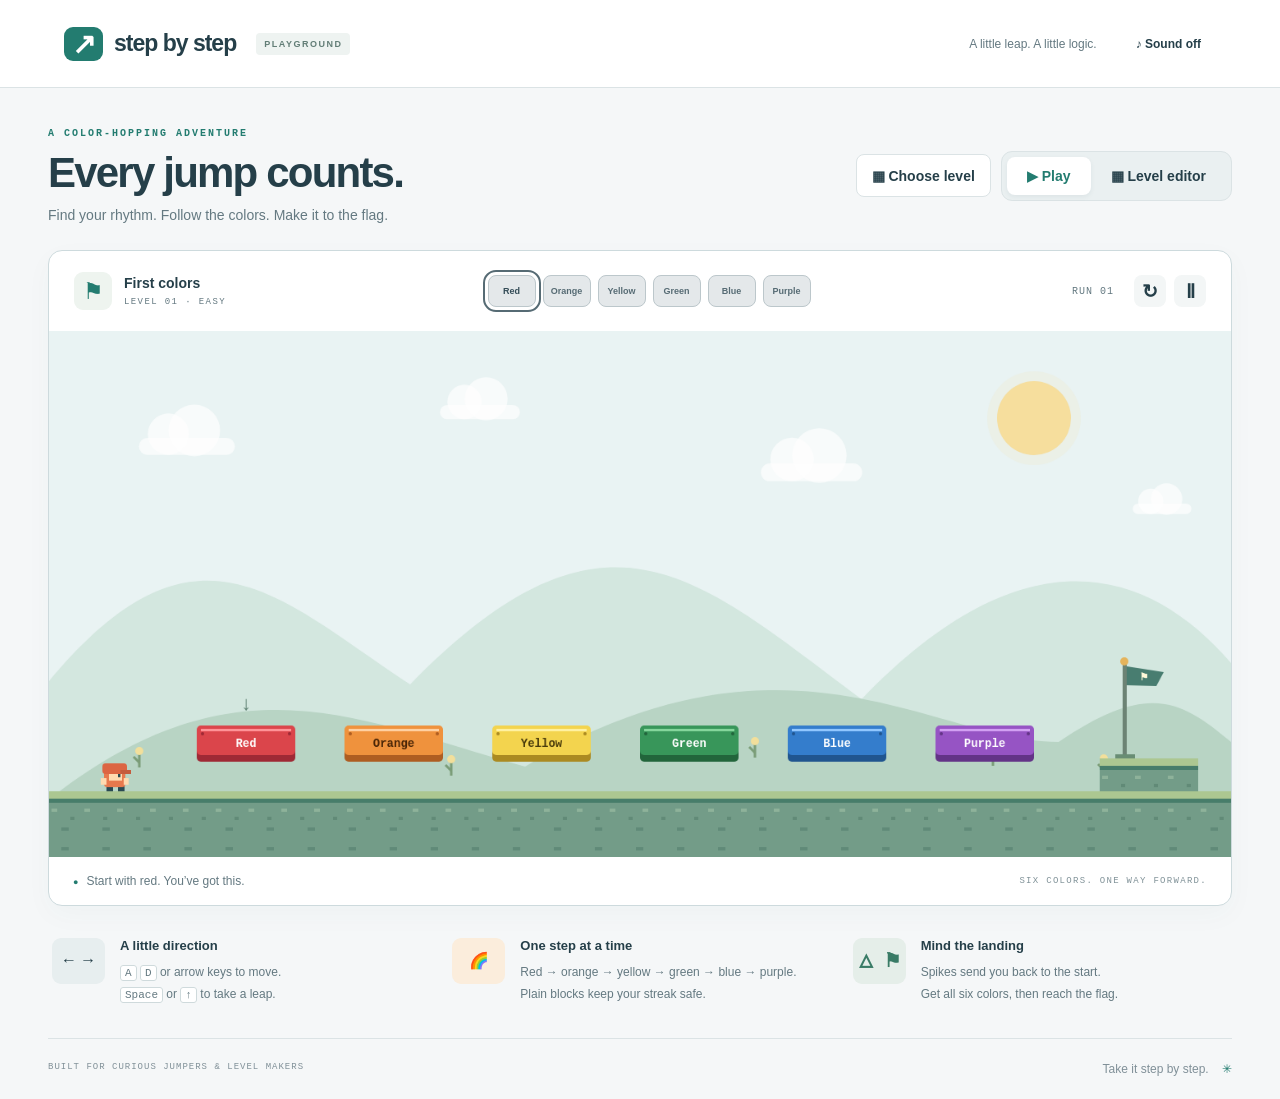
==== index.html @ 9875758c "Initial commit" ====
<!doctype html>
<html lang="en"><head><meta charset="utf-8"><meta name="viewport" content="width=device-width,initial-scale=1"><title>Step by Step — A little platform adventure</title><link rel="stylesheet" href="style.css"></head>
<body><header class="topbar"><a class="brand" href="./"><span class="brand-icon">↗</span> step by step<span class="prototype">PLAYGROUND</span></a><span class="header-note">A little leap. A little logic.</span><button id="sound" class="quiet" aria-pressed="false">♪ Sound off</button></header>
<main><section class="heading"><div><div class="eyebrow">A COLOR-HOPPING ADVENTURE</div><h1>Every jump counts.</h1><p>Find your rhythm. Follow the colors. Make it to the flag.</p></div><div class="heading-actions"><button id="chooseLevels" aria-expanded="false" aria-controls="levelLibrary">▦ Choose level</button><div class="mode-switch" aria-label="Game mode"><button id="playMode" class="active" aria-pressed="true">▶ Play</button><button id="editMode" aria-pressed="false">▦ Level editor</button></div></div></section>
<section id="levelLibrary" class="level-library" hidden aria-labelledby="libraryHeading"><div class="library-heading"><div><div class="eyebrow">TEN TRAILS · EVERY LEVEL UNLOCKED</div><h2 id="libraryHeading">Pick your next adventure.</h2><p>Start easy or skip straight to the summit. The choice is yours.</p></div><button id="closeLibrary">Close</button></div><h3>Built-in trails <span id="completionCount">0 / 10 complete</span></h3><div id="builtinLevels" class="level-grid"></div><div class="custom-heading"><h3>Your extra levels</h3><button id="resumeDraft">✎ Open editor draft</button></div><div id="customLevels" class="level-grid"></div><p id="libraryStatus" role="status" aria-live="polite"></p></section>
<section class="game-card"><div class="game-toolbar"><div class="level-name"><span class="level-icon">⚑</span><div><strong id="levelTitle">The color trail</strong><span id="levelSubtitle">LEVEL 01 · THE MEADOW</span></div></div><div id="sequence" class="sequence" aria-label="Color progress: red, orange, yellow, green, blue, purple"></div><div class="game-actions"><span id="attempt">RUN 01</span><button id="restart" title="Restart (R)" aria-label="Restart level">↻</button><button id="pause" title="Pause (P)" aria-label="Pause game">Ⅱ</button></div></div>
<div class="stage"><canvas id="game" width="1440" height="640" tabindex="0" aria-label="Platform game. Move with arrow keys or A and D. Jump with Space, W or up arrow. In editor use arrow keys to move the cursor and Enter to place."></canvas><canvas id="victoryFx" width="1440" height="640" aria-hidden="true"></canvas><div id="overlay" class="overlay" hidden><div class="overlay-box"><span id="overlayEyebrow">NICE FOOTWORK</span><h2 id="overlayTitle">Six steps. One big win.</h2><p id="overlayText">You followed the trail all the way home.</p><div class="victory-actions"><button id="resume" class="primary">Play again ↗</button><button id="winLevels" hidden>Choose another level</button></div></div></div><div id="editorBadge" class="editor-badge" hidden>EDIT MODE <span>40 px grid · click to place</span></div></div>
<div class="stage-footer"><span id="status" role="status" aria-live="polite">Start with red. You’ve got this.</span><span id="stageHint">SIX COLORS. ONE WAY FORWARD.</span></div></section>
<section id="editor" class="editor" hidden><div class="editor-top"><div><h2>Make your own way.</h2><p>Choose a piece, then click the meadow. Select a piece to move it.</p></div><div class="editor-actions"><button id="undo" disabled>↶ Undo</button><button id="redo" disabled>↷ Redo</button><button id="testLevel" class="primary">▶ Test level</button></div></div><div class="save-level-row"><div class="name-field"><label for="levelName">Level name</label><input id="levelName" maxlength="40" placeholder="Name your color trail" aria-describedby="saveLevelFeedback"></div><button id="saveAsLevel" class="primary">＋ Save as extra level</button><button id="updateLevel" disabled>Save changes</button><span id="saveLevelFeedback" role="status" aria-live="polite">Save a playable copy to your level library.</span></div><div class="palette" id="palette" aria-label="Editor pieces"></div><div class="editor-bottom"><span id="saveStatus" role="status">Draft saved on this device</span><div><button id="export">↓ Export</button><button id="import">↑ Import</button><input id="importFile" type="file" accept=".json,application/json" hidden><button id="resetLevel">Restore starter</button><button id="clearLevel">Clear level</button></div></div><p id="validation" class="validation" role="status">All six colors are in place. Ready to test.</p></section>
<div class="touch-controls" aria-label="Touch controls"><button data-key="ArrowLeft" aria-label="Move left">←</button><button data-key="ArrowRight" aria-label="Move right">→</button><button data-key="Space" aria-label="Jump">Jump ↑</button></div>
<section class="guide"><div class="guide-item"><span class="guide-icon keys">← →</span><div><h3>A little direction</h3><p><kbd>A</kbd> <kbd>D</kbd> or arrow keys to move.<br><kbd>Space</kbd> or <kbd>↑</kbd> to take a leap.</p></div></div><div class="guide-item"><span class="guide-icon colors" aria-hidden="true">🌈</span><div><h3>One step at a time</h3><p>Red → orange → yellow → green → blue → purple.<br>Plain blocks keep your streak safe.</p></div></div><div class="guide-item"><span class="guide-icon danger">△ ⚑</span><div><h3>Mind the landing</h3><p>Spikes send you back to the start.<br>Get all six colors, then reach the flag.</p></div></div></section><footer><span>BUILT FOR CURIOUS JUMPERS & LEVEL MAKERS</span><span>Take it step by step. <span class="tiny-flower">✳</span></span></footer></main><script src="engine.js"></script><script src="levels.js"></script><script src="victory.js"></script><script src="app.js"></script></body></html>
---- style.css ----
:root{--paper:#f5f7f8;--ink:#253f49;--muted:#647981;--line:#dbe3e5;--teal:#237c70;--orange:#e9834b;--scroll-thumb:#91a9ad;--scroll-track:#eef2f3;--scroll-hover:#617f85;--scroll-active:#253f49}*{box-sizing:border-box}html{scrollbar-color:var(--scroll-thumb) var(--scroll-track);scrollbar-width:thin}::-webkit-scrollbar{width:10px;height:10px}::-webkit-scrollbar-track{background:var(--scroll-track)}::-webkit-scrollbar-thumb{background:var(--scroll-thumb);border:2px solid var(--scroll-track);border-radius:8px}::-webkit-scrollbar-thumb:hover{background:var(--scroll-hover)}::-webkit-scrollbar-thumb:active{background:var(--scroll-active)}body{margin:0;background:var(--paper);color:var(--ink);font-family:"Avenir Next",Avenir,"Segoe UI",sans-serif;font-size:14px}button,a{-webkit-tap-highlight-color:transparent}button{font:inherit;font-weight:600;border:1px solid var(--line);background:white;color:var(--ink);border-radius:8px;padding:10px 15px;cursor:pointer;transition:background .15s,transform .15s}button:hover{background:#edf3f2}button:active{transform:translateY(1px)}button:disabled{opacity:.4;cursor:default;transform:none}button:focus-visible,a:focus-visible,canvas:focus-visible{outline:3px solid #277caa;outline-offset:4px}button.primary{background:var(--teal);border-color:var(--teal);color:white}button.primary:hover{background:#176257}[hidden]{display:none!important}.topbar{height:88px;padding:0 5%;display:flex;align-items:center;gap:24px;border-bottom:1px solid var(--line);background:#fff}.brand{display:flex;align-items:center;gap:11px;color:var(--ink);text-decoration:none;font-size:23px;font-weight:800;letter-spacing:-1px}.brand-icon{background:var(--teal);color:white;border-radius:9px;padding:0 8px;font-size:29px}.prototype{font-size:9px;letter-spacing:1.5px;background:#eef3f1;color:#627d76;padding:6px 8px;border-radius:4px;margin-left:9px}.header-note{color:var(--muted);margin-left:auto;font-size:12px}.quiet{background:transparent;border:0;font-size:12px}main{max-width:1320px;margin:auto;padding:40px 48px 0}.heading{display:flex;align-items:center;justify-content:space-between;margin-bottom:27px;gap:20px}.eyebrow{font:600 10px monospace;letter-spacing:2px;color:var(--teal);margin-bottom:10px}h1{font-size:42px;letter-spacing:-1.8px;line-height:1.15;margin:0 0 10px;font-weight:750}.heading p{color:var(--muted);margin:0;font-size:14px}.mode-switch{display:flex;padding:5px;border:1px solid var(--line);border-radius:11px;background:#eaf0f1;flex-shrink:0}.mode-switch button{border:0;background:transparent;padding:11px 20px}.mode-switch .active{background:white;box-shadow:0 2px 5px #253f4910;color:var(--teal)}.game-card{border:1px solid #cddadd;border-radius:14px;overflow:hidden;background:white;box-shadow:0 9px 28px #2c505908}.game-toolbar{height:80px;display:flex;align-items:center;justify-content:space-between;padding:0 25px;gap:15px}.level-name{display:flex;align-items:center;gap:12px}.level-icon{display:grid;place-items:center;background:#eef4ef;color:var(--teal);height:38px;width:38px;border-radius:9px;font-size:23px}.level-name strong{display:block;font-size:14px}.level-name div>span{display:block;font:9px monospace;letter-spacing:1.4px;color:var(--muted);margin-top:6px}.sequence{display:flex;gap:7px}.sequence span{width:32px;height:32px;display:grid;place-items:center;border:1px solid var(--line);border-radius:8px;font:700 14px monospace;color:#829399}.sequence .next{background:#fff1db;border-color:#dc9b55;color:#9d511d}.sequence .done{background:var(--teal);border-color:var(--teal);color:#fff}.game-actions{display:flex;align-items:center;gap:8px}.game-actions>span{font:10px monospace;letter-spacing:1px;color:var(--muted);margin-right:12px}.game-actions button{padding:0;width:32px;height:32px;font-size:19px;border-color:transparent;background:#f3f6f6}.stage{position:relative;background:#e8f3f6}canvas{display:block;width:100%;height:auto;touch-action:none}.stage-footer{display:flex;justify-content:space-between;align-items:center;min-height:48px;padding:12px 24px;gap:15px;color:var(--muted);font-size:12px}#status:before{content:'●';color:var(--teal);font-size:9px;margin-right:8px}#stageHint{font:9px monospace;letter-spacing:1.3px;color:#809298}.guide{display:grid;grid-template-columns:repeat(3,1fr);gap:25px;padding:32px 4px}.guide-item{display:flex;gap:15px}.guide-icon{flex-shrink:0;width:53px;height:46px;border-radius:9px;display:grid;place-items:center;background:#e7eeef;font:700 16px monospace}.colors{background:#fbeddc;color:#a9642d}.danger{background:#e5eee9;color:#397b66;font-size:22px}h3{font-size:13px;margin:0 0 8px} .guide p{font-size:12px;line-height:1.9;margin:0;color:var(--muted)}kbd{font:11px monospace;border:1px solid #cfdadc;background:#fff;border-radius:3px;padding:1px 4px}footer{border-top:1px solid var(--line);padding:23px 0;display:flex;justify-content:space-between;color:#809098;font:9px monospace;letter-spacing:1px}footer>span:last-child{font:12px "Avenir Next",sans-serif;letter-spacing:0}.tiny-flower{color:var(--teal);margin-left:10px}.editor{margin-top:18px;border:1px solid var(--line);border-radius:12px;background:#fff;padding:22px}.editor-top,.editor-bottom{display:flex;justify-content:space-between;gap:16px;align-items:center}.editor h2{font-size:20px;margin:0 0 6px;letter-spacing:-.5px}.editor p{color:var(--muted);font-size:12px;margin:0}.editor-actions{display:flex;gap:7px}.palette{display:flex;gap:7px;flex-wrap:wrap;margin:20px 0}.palette button{min-width:59px;padding:9px 10px;font-size:12px}.palette .selected{background:#e5f3ee;border-color:var(--teal);box-shadow:inset 0 0 0 1px var(--teal)}.editor-bottom{padding-top:16px;border-top:1px solid var(--line)}.editor-bottom>span{font-size:11px;color:var(--muted)}.editor-bottom button{font-size:11px;padding:8px 10px}.editor .validation{margin-top:15px;line-height:1.6}.editor-badge{position:absolute;top:16px;left:18px;background:#fffef5e8;border:1px solid #d3dfdf;padding:10px 13px;border-radius:7px;font:700 11px monospace;pointer-events:none}.editor-badge span{font-weight:400;color:var(--muted);margin-left:10px}.overlay{position:absolute;inset:0;display:grid;place-items:center;background:#dfeeedb0;backdrop-filter:blur(4px)}.overlay-box{text-align:center;padding:28px;background:#fffef7;border:2px solid #fff;border-radius:15px;box-shadow:0 15px 40px #23594b20;max-width:90%}.overlay-box>span{font:10px monospace;letter-spacing:2px;color:var(--teal)}.overlay h2{font-size:30px;letter-spacing:-1px;margin:12px 0}.overlay p{color:var(--muted);margin-bottom:22px}.touch-controls{display:flex;justify-content:center;gap:12px;margin-top:15px}.touch-controls button{min-width:62px;touch-action:none;user-select:none}.touch-controls button:last-child{margin-left:30px}@media(min-width:900px) and (pointer:fine){.touch-controls{display:none}}@media(max-width:850px){main{padding:26px 20px 0}.topbar{padding:0 22px;height:70px}.header-note,.prototype{display:none}.quiet{margin-left:auto}.heading{align-items:flex-start}h1{font-size:32px}.heading p{max-width:280px;line-height:1.6}.mode-switch button{padding:9px 13px}.game-toolbar{padding:0 15px;height:70px}.sequence{gap:4px}.sequence span{width:26px;height:28px}.game-actions>span{display:none}.guide{gap:14px}.guide-item{display:block}.guide-icon{margin-bottom:12px}.editor-top,.editor-bottom{align-items:flex-start;flex-direction:column}}@media(max-width:540px){main{padding:24px 12px 0}.topbar{padding:0 16px}.brand{font-size:20px}.heading{display:block}.mode-switch{margin-top:20px;width:max-content}.game-toolbar{flex-wrap:wrap;height:auto;min-height:110px;padding:14px;gap:12px}.level-name{flex:1}.sequence{order:3;flex-basis:100%;justify-content:center}.stage-footer{padding:12px;font-size:11px}#stageHint{display:none}.guide{grid-template-columns:1fr;padding:25px 6px}.guide-item{display:flex}.guide-icon{margin:0}.guide p br{display:none}footer{font-size:8px;gap:20px}footer>span{max-width:55%}.overlay-box{padding:15px}.overlay h2{font-size:21px}.overlay p{margin:10px 0;font-size:12px}.overlay-box>span{display:none}}@media(prefers-reduced-motion:reduce){*{transition:none!important}}@media(forced-colors:active){html{scrollbar-color:auto}button{border:1px solid ButtonText}}

/* Shared six-color sequence. Names keep the order readable without color alone. */
.sequence .color-step{width:48px;font:700 9px "Avenir Next",sans-serif;background:var(--swatch);color:var(--swatch-ink);border-color:var(--swatch-edge)}
.sequence .color-step.next{outline:2px solid var(--ink);outline-offset:3px}
.sequence .color-step.done{font-size:18px;background:var(--swatch);color:var(--swatch-ink)}
.palette-swatch{display:inline-block;width:13px;height:13px;border:1px solid #253f4940;border-radius:3px;margin-right:7px;vertical-align:-2px}
@media(min-width:541px) and (max-width:1050px){.game-toolbar{flex-wrap:wrap;height:auto;padding-top:14px;padding-bottom:14px}.sequence{order:3;flex-basis:100%;justify-content:center}}
@media(max-width:540px){.sequence .color-step{width:44px;height:30px;font-size:8px}.sequence{gap:7px}}

/* Level collection and victory state */
.heading-actions{display:flex;align-items:center;gap:10px;flex-wrap:wrap}.heading-actions>button{min-height:43px}
.level-library{background:#fff;border:1px solid var(--line);border-radius:14px;padding:24px;margin-bottom:24px;scroll-margin-top:15px}
.library-heading,.custom-heading{display:flex;justify-content:space-between;align-items:center;gap:16px;margin-bottom:20px}.library-heading h2{margin:0 0 8px;letter-spacing:-.7px;font-size:26px}.library-heading p{margin:0;color:var(--muted);font-size:12px}.level-library h3{margin:22px 0 12px}.level-library h3 span{font-weight:400;color:var(--muted);font-size:11px;margin-left:12px}
.level-grid{display:grid;grid-template-columns:repeat(5,minmax(0,1fr));gap:12px}.level-card{padding:0;overflow:hidden;text-align:left;display:flex;flex-direction:column;white-space:normal}.level-card[aria-pressed=true]{border-color:var(--teal);box-shadow:0 0 0 1px var(--teal)}.level-card canvas{width:100%;height:auto;aspect-ratio:2.25}.level-meta{font:9px monospace;letter-spacing:.2px;padding:12px 12px 5px;color:var(--teal)}.level-card strong{padding:0 12px;font-size:13px;overflow-wrap:anywhere}.level-description{font-weight:400;color:var(--muted);font-size:11px;line-height:1.6;padding:7px 12px 14px}.library-empty{grid-column:1/-1;color:var(--muted);padding:20px;background:#f5f7f8;border-radius:8px;margin:0;font-size:12px}.custom-heading{margin:25px 0 12px}.custom-heading h3{margin:0}#libraryStatus{font-size:12px;color:var(--teal);min-height:16px;margin-bottom:0}
.save-level-row{display:flex;align-items:end;flex-wrap:wrap;gap:10px;margin:20px 0;padding:18px;background:#f4f7f6;border-radius:10px}.name-field{flex:1;min-width:180px}.name-field label{display:block;font-size:11px;font-weight:600;margin-bottom:7px}.name-field input{width:100%;height:40px;background:#fff;border:1px solid var(--line);border-radius:7px;padding:10px;font:inherit;color:var(--ink)}input:focus-visible{outline:3px solid #277caa;outline-offset:2px}.name-field input[aria-invalid=true]{border-color:#a23535}#saveLevelFeedback{flex-basis:100%;font-size:12px;color:var(--muted)}
.sequence .color-step{background:#e4e8ea;border-color:#bcc7cb;color:#566b74}.sequence .color-step.next{background:#e4e8ea;border-color:#bcc7cb;color:#344c57;outline:2px solid #566b74}.sequence .color-step.done{background:var(--swatch);border-color:var(--swatch-edge);color:var(--swatch-ink)}
#victoryFx{position:absolute;inset:0;width:100%;height:100%;pointer-events:none;z-index:3}.overlay{z-index:2}.overlay.victory{background:#e9f3f348;backdrop-filter:none}.overlay.victory .overlay-box{border:3px solid transparent;background:linear-gradient(#fffef7,#fffef7) padding-box,linear-gradient(110deg,#db454b,#ef923d,#f3d44e,#38965a,#347dcc,#9654c4) border-box;box-shadow:0 15px 50px #253f4930}.victory-actions{display:flex;gap:9px;justify-content:center;flex-wrap:wrap}
@media(max-width:1000px){.level-grid{grid-template-columns:repeat(3,minmax(0,1fr))}.heading-actions{justify-content:flex-end}}
@media(max-width:600px){.level-grid{grid-template-columns:repeat(2,minmax(0,1fr))}.level-library{padding:16px}.library-heading{align-items:flex-start}.library-heading h2{font-size:22px}.heading-actions{justify-content:flex-start;margin-top:18px}.heading-actions .mode-switch{margin:0}.save-level-row{padding:12px}.level-meta{font-size:8px}.level-description{font-size:10px}.overlay.victory .overlay-box{padding:12px}.victory-actions button{font-size:11px;padding:8px}.overlay.victory h2{font-size:20px}}
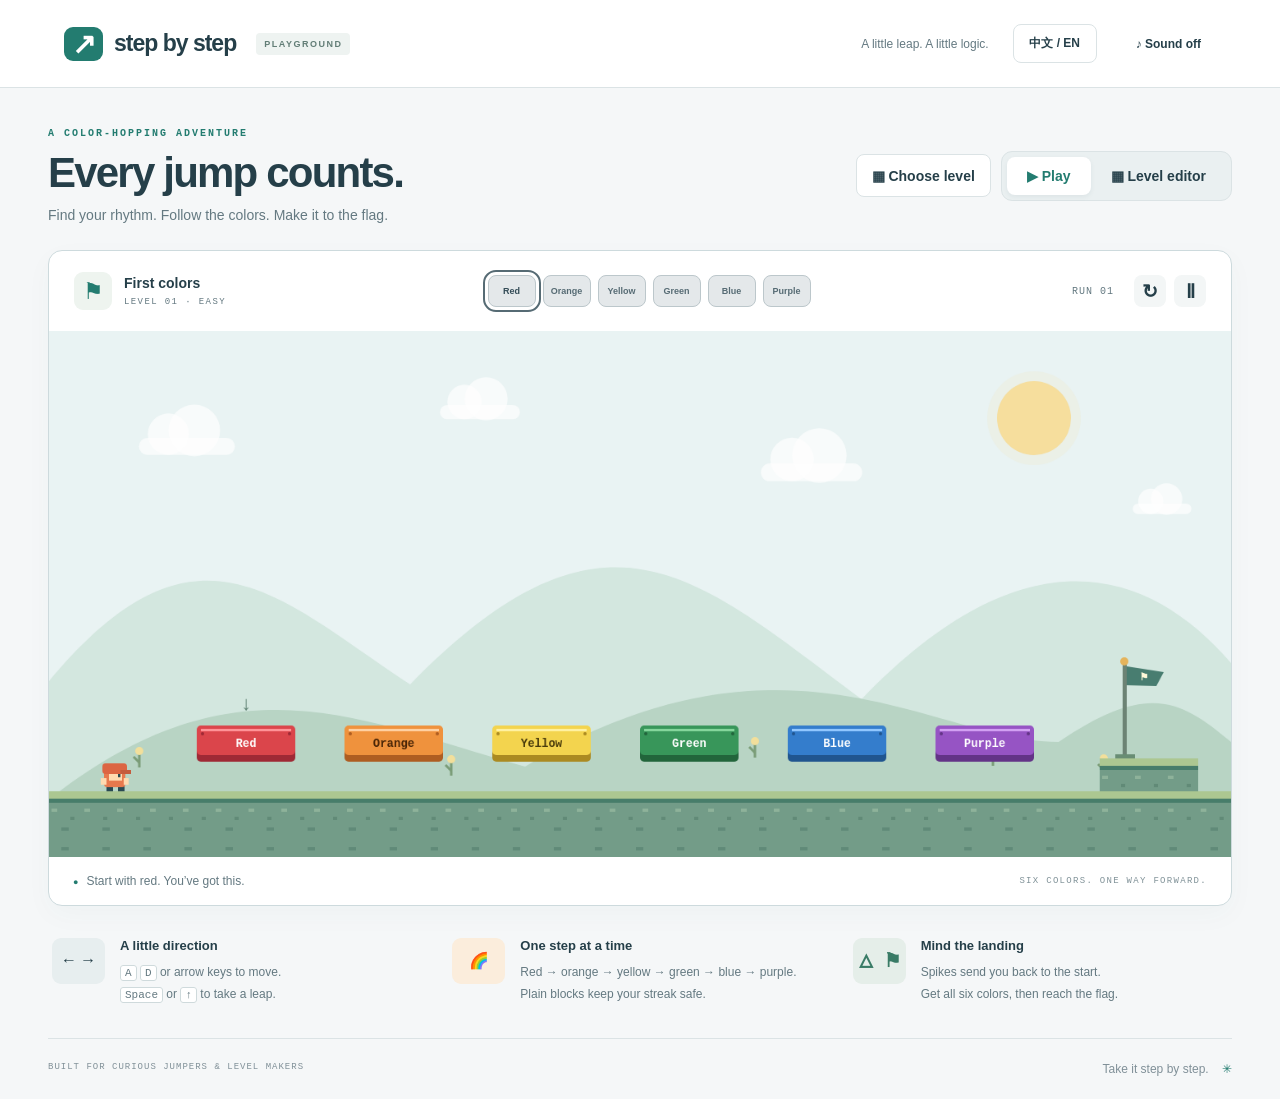
==== commit 2fa0b862: "Add Chinese localization and next-level victory prompts" ====
--- a/index.html
+++ b/index.html
@@ -1,11 +1,11 @@
 <!doctype html>
 <html lang="en"><head><meta charset="utf-8"><meta name="viewport" content="width=device-width,initial-scale=1"><title>Step by Step — A little platform adventure</title><link rel="stylesheet" href="style.css"></head>
-<body><header class="topbar"><a class="brand" href="./"><span class="brand-icon">↗</span> step by step<span class="prototype">PLAYGROUND</span></a><span class="header-note">A little leap. A little logic.</span><button id="sound" class="quiet" aria-pressed="false">♪ Sound off</button></header>
-<main><section class="heading"><div><div class="eyebrow">A COLOR-HOPPING ADVENTURE</div><h1>Every jump counts.</h1><p>Find your rhythm. Follow the colors. Make it to the flag.</p></div><div class="heading-actions"><button id="chooseLevels" aria-expanded="false" aria-controls="levelLibrary">▦ Choose level</button><div class="mode-switch" aria-label="Game mode"><button id="playMode" class="active" aria-pressed="true">▶ Play</button><button id="editMode" aria-pressed="false">▦ Level editor</button></div></div></section>
-<section id="levelLibrary" class="level-library" hidden aria-labelledby="libraryHeading"><div class="library-heading"><div><div class="eyebrow">TEN TRAILS · EVERY LEVEL UNLOCKED</div><h2 id="libraryHeading">Pick your next adventure.</h2><p>Start easy or skip straight to the summit. The choice is yours.</p></div><button id="closeLibrary">Close</button></div><h3>Built-in trails <span id="completionCount">0 / 10 complete</span></h3><div id="builtinLevels" class="level-grid"></div><div class="custom-heading"><h3>Your extra levels</h3><button id="resumeDraft">✎ Open editor draft</button></div><div id="customLevels" class="level-grid"></div><p id="libraryStatus" role="status" aria-live="polite"></p></section>
-<section class="game-card"><div class="game-toolbar"><div class="level-name"><span class="level-icon">⚑</span><div><strong id="levelTitle">The color trail</strong><span id="levelSubtitle">LEVEL 01 · THE MEADOW</span></div></div><div id="sequence" class="sequence" aria-label="Color progress: red, orange, yellow, green, blue, purple"></div><div class="game-actions"><span id="attempt">RUN 01</span><button id="restart" title="Restart (R)" aria-label="Restart level">↻</button><button id="pause" title="Pause (P)" aria-label="Pause game">Ⅱ</button></div></div>
-<div class="stage"><canvas id="game" width="1440" height="640" tabindex="0" aria-label="Platform game. Move with arrow keys or A and D. Jump with Space, W or up arrow. In editor use arrow keys to move the cursor and Enter to place."></canvas><canvas id="victoryFx" width="1440" height="640" aria-hidden="true"></canvas><div id="overlay" class="overlay" hidden><div class="overlay-box"><span id="overlayEyebrow">NICE FOOTWORK</span><h2 id="overlayTitle">Six steps. One big win.</h2><p id="overlayText">You followed the trail all the way home.</p><div class="victory-actions"><button id="resume" class="primary">Play again ↗</button><button id="winLevels" hidden>Choose another level</button></div></div></div><div id="editorBadge" class="editor-badge" hidden>EDIT MODE <span>40 px grid · click to place</span></div></div>
-<div class="stage-footer"><span id="status" role="status" aria-live="polite">Start with red. You’ve got this.</span><span id="stageHint">SIX COLORS. ONE WAY FORWARD.</span></div></section>
-<section id="editor" class="editor" hidden><div class="editor-top"><div><h2>Make your own way.</h2><p>Choose a piece, then click the meadow. Select a piece to move it.</p></div><div class="editor-actions"><button id="undo" disabled>↶ Undo</button><button id="redo" disabled>↷ Redo</button><button id="testLevel" class="primary">▶ Test level</button></div></div><div class="save-level-row"><div class="name-field"><label for="levelName">Level name</label><input id="levelName" maxlength="40" placeholder="Name your color trail" aria-describedby="saveLevelFeedback"></div><button id="saveAsLevel" class="primary">＋ Save as extra level</button><button id="updateLevel" disabled>Save changes</button><span id="saveLevelFeedback" role="status" aria-live="polite">Save a playable copy to your level library.</span></div><div class="palette" id="palette" aria-label="Editor pieces"></div><div class="editor-bottom"><span id="saveStatus" role="status">Draft saved on this device</span><div><button id="export">↓ Export</button><button id="import">↑ Import</button><input id="importFile" type="file" accept=".json,application/json" hidden><button id="resetLevel">Restore starter</button><button id="clearLevel">Clear level</button></div></div><p id="validation" class="validation" role="status">All six colors are in place. Ready to test.</p></section>
-<div class="touch-controls" aria-label="Touch controls"><button data-key="ArrowLeft" aria-label="Move left">←</button><button data-key="ArrowRight" aria-label="Move right">→</button><button data-key="Space" aria-label="Jump">Jump ↑</button></div>
-<section class="guide"><div class="guide-item"><span class="guide-icon keys">← →</span><div><h3>A little direction</h3><p><kbd>A</kbd> <kbd>D</kbd> or arrow keys to move.<br><kbd>Space</kbd> or <kbd>↑</kbd> to take a leap.</p></div></div><div class="guide-item"><span class="guide-icon colors" aria-hidden="true">🌈</span><div><h3>One step at a time</h3><p>Red → orange → yellow → green → blue → purple.<br>Plain blocks keep your streak safe.</p></div></div><div class="guide-item"><span class="guide-icon danger">△ ⚑</span><div><h3>Mind the landing</h3><p>Spikes send you back to the start.<br>Get all six colors, then reach the flag.</p></div></div></section><footer><span>BUILT FOR CURIOUS JUMPERS & LEVEL MAKERS</span><span>Take it step by step. <span class="tiny-flower">✳</span></span></footer></main><script src="engine.js"></script><script src="levels.js"></script><script src="victory.js"></script><script src="app.js"></script></body></html>
+<body><header class="topbar"><a class="brand" href="./"><span class="brand-icon">↗</span> <span data-i18n="step by step">step by step</span><span class="prototype"><span data-i18n="PLAYGROUND">PLAYGROUND</span></span></a><span class="header-note"><span data-i18n="A little leap. A little logic.">A little leap. A little logic.</span></span><button id="languageToggle" class="quiet language-toggle" aria-label="Switch language" type="button">中文 / EN</button><button id="sound" class="quiet" aria-pressed="false"><span data-i18n="♪ Sound off">♪ Sound off</span></button></header>
+<main><section class="heading"><div><div class="eyebrow"><span data-i18n="A COLOR-HOPPING ADVENTURE">A COLOR-HOPPING ADVENTURE</span></div><h1><span data-i18n="Every jump counts.">Every jump counts.</span></h1><p><span data-i18n="Find your rhythm. Follow the colors. Make it to the flag.">Find your rhythm. Follow the colors. Make it to the flag.</span></p></div><div class="heading-actions"><button id="chooseLevels" aria-expanded="false" aria-controls="levelLibrary"><span data-i18n="▦ Choose level">▦ Choose level</span></button><div class="mode-switch" aria-label="Game mode" data-i18n-aria-label="Game mode"><button id="playMode" class="active" aria-pressed="true"><span data-i18n="▶ Play">▶ Play</span></button><button id="editMode" aria-pressed="false"><span data-i18n="▦ Level editor">▦ Level editor</span></button></div></div></section>
+<section id="levelLibrary" class="level-library" hidden aria-labelledby="libraryHeading"><div class="library-heading"><div><div class="eyebrow"><span data-i18n="TEN TRAILS · EVERY LEVEL UNLOCKED">TEN TRAILS · EVERY LEVEL UNLOCKED</span></div><h2 id="libraryHeading"><span data-i18n="Pick your next adventure.">Pick your next adventure.</span></h2><p><span data-i18n="Start easy or skip straight to the summit. The choice is yours.">Start easy or skip straight to the summit. The choice is yours.</span></p></div><button id="closeLibrary"><span data-i18n="Close">Close</span></button></div><h3><span data-i18n="Built-in trails">Built-in trails</span> <span id="completionCount">0 / 10 complete</span></h3><div id="builtinLevels" class="level-grid"></div><div class="custom-heading"><h3><span data-i18n="Your extra levels">Your extra levels</span></h3><button id="resumeDraft"><span data-i18n="✎ Open editor draft">✎ Open editor draft</span></button></div><div id="customLevels" class="level-grid"></div><p id="libraryStatus" role="status" aria-live="polite"></p></section>
+<section class="game-card"><div class="game-toolbar"><div class="level-name"><span class="level-icon">⚑</span><div><strong id="levelTitle"><span data-i18n="The color trail">The color trail</span></strong><span id="levelSubtitle">LEVEL 01 · THE MEADOW</span></div></div><div id="sequence" class="sequence" aria-label="Color progress: red, orange, yellow, green, blue, purple" data-i18n-aria-label="Color progress: red, orange, yellow, green, blue, purple"></div><div class="game-actions"><span id="attempt">RUN 01</span><button id="restart" title="Restart (R)" aria-label="Restart level" data-i18n-title="Restart (R)" data-i18n-aria-label="Restart level">↻</button><button id="pause" title="Pause (P)" aria-label="Pause game" data-i18n-title="Pause (P)" data-i18n-aria-label="Pause game">Ⅱ</button></div></div>
+<div class="stage"><canvas id="game" width="1440" height="640" tabindex="0" aria-label="Platform game. Move with arrow keys or A and D. Jump with Space, W or up arrow. In editor use arrow keys to move the cursor and Enter to place." data-i18n-aria-label="Platform game. Move with arrow keys or A and D. Jump with Space, W or up arrow. In editor use arrow keys to move the cursor and Enter to place."></canvas><canvas id="victoryFx" width="1440" height="640" aria-hidden="true"></canvas><div id="overlay" class="overlay" hidden><div class="overlay-box"><span id="overlayEyebrow"><span data-i18n="NICE FOOTWORK">NICE FOOTWORK</span></span><h2 id="overlayTitle"><span data-i18n="Six steps. One big win.">Six steps. One big win.</span></h2><p id="overlayText"><span data-i18n="You followed the trail all the way home.">You followed the trail all the way home.</span></p><div class="victory-actions"><button id="nextLevel" class="primary" hidden><span data-i18n="Next level →">Next level →</span></button><button id="resume" class="primary"><span data-i18n="Play again ↗">Play again ↗</span></button><button id="winLevels" hidden><span data-i18n="Choose another level">Choose another level</span></button></div></div></div><div id="editorBadge" class="editor-badge" hidden><span data-i18n="EDIT MODE">EDIT MODE</span> <span><span data-i18n="40 px grid · click to place">40 px grid · click to place</span></span></div></div>
+<div class="stage-footer"><span id="status" role="status" aria-live="polite"><span data-i18n="Start with red. You’ve got this.">Start with red. You’ve got this.</span></span><span id="stageHint"><span data-i18n="SIX COLORS. ONE WAY FORWARD.">SIX COLORS. ONE WAY FORWARD.</span></span></div></section>
+<section id="editor" class="editor" hidden><div class="editor-top"><div><h2><span data-i18n="Make your own way.">Make your own way.</span></h2><p><span data-i18n="Choose a piece, then click the meadow. Select a piece to move it.">Choose a piece, then click the meadow. Select a piece to move it.</span></p></div><div class="editor-actions"><button id="undo" disabled><span data-i18n="↶ Undo">↶ Undo</span></button><button id="redo" disabled><span data-i18n="↷ Redo">↷ Redo</span></button><button id="testLevel" class="primary"><span data-i18n="▶ Test level">▶ Test level</span></button></div></div><div class="save-level-row"><div class="name-field"><label for="levelName"><span data-i18n="Level name">Level name</span></label><input id="levelName" maxlength="40" placeholder="Name your color trail" aria-describedby="saveLevelFeedback" data-i18n-placeholder="Name your color trail"></div><button id="saveAsLevel" class="primary"><span data-i18n="＋ Save as extra level">＋ Save as extra level</span></button><button id="updateLevel" disabled><span data-i18n="Save changes">Save changes</span></button><span id="saveLevelFeedback" role="status" aria-live="polite"><span data-i18n="Save a playable copy to your level library.">Save a playable copy to your level library.</span></span></div><div class="palette" id="palette" aria-label="Editor pieces" data-i18n-aria-label="Editor pieces"></div><div class="editor-bottom"><span id="saveStatus" role="status"><span data-i18n="Draft saved on this device">Draft saved on this device</span></span><div><button id="export"><span data-i18n="↓ Export">↓ Export</span></button><button id="import"><span data-i18n="↑ Import">↑ Import</span></button><input id="importFile" type="file" accept=".json,application/json" hidden><button id="resetLevel"><span data-i18n="Restore starter">Restore starter</span></button><button id="clearLevel"><span data-i18n="Clear level">Clear level</span></button></div></div><p id="validation" class="validation" role="status"><span data-i18n="All six colors are in place. Ready to test.">All six colors are in place. Ready to test.</span></p></section>
+<div class="touch-controls" aria-label="Touch controls" data-i18n-aria-label="Touch controls"><button data-key="ArrowLeft" aria-label="Move left" data-i18n-aria-label="Move left">←</button><button data-key="ArrowRight" aria-label="Move right" data-i18n-aria-label="Move right">→</button><button data-key="Space" aria-label="Jump" data-i18n-aria-label="Jump"><span data-i18n="Jump ↑">Jump ↑</span></button></div>
+<section class="guide"><div class="guide-item"><span class="guide-icon keys">← →</span><div><h3><span data-i18n="A little direction">A little direction</span></h3><p><kbd>A</kbd> <kbd>D</kbd> <span data-i18n="or arrow keys to move.">or arrow keys to move.</span><br><kbd><span data-i18n="Space">Space</span></kbd> <span data-i18n="or">or</span> <kbd>↑</kbd> <span data-i18n="to take a leap.">to take a leap.</span></p></div></div><div class="guide-item"><span class="guide-icon colors" aria-hidden="true">🌈</span><div><h3><span data-i18n="One step at a time">One step at a time</span></h3><p><span data-i18n="Red → orange → yellow → green → blue → purple.">Red → orange → yellow → green → blue → purple.</span><br><span data-i18n="Plain blocks keep your streak safe.">Plain blocks keep your streak safe.</span></p></div></div><div class="guide-item"><span class="guide-icon danger">△ ⚑</span><div><h3><span data-i18n="Mind the landing">Mind the landing</span></h3><p><span data-i18n="Spikes send you back to the start.">Spikes send you back to the start.</span><br><span data-i18n="Get all six colors, then reach the flag.">Get all six colors, then reach the flag.</span></p></div></div></section><footer><span data-i18n="BUILT FOR CURIOUS JUMPERS &amp; LEVEL MAKERS">BUILT FOR CURIOUS JUMPERS &amp; LEVEL MAKERS</span><span><span data-i18n="Take it step by step.">Take it step by step.</span> <span class="tiny-flower">✳</span></span></footer></main><script src="engine.js"></script><script src="levels.js"></script><script src="victory.js"></script><script src="i18n.js"></script><script src="app.js"></script></body></html>
--- a/style.css
+++ b/style.css
@@ -18,3 +18,6 @@
 #victoryFx{position:absolute;inset:0;width:100%;height:100%;pointer-events:none;z-index:3}.overlay{z-index:2}.overlay.victory{background:#e9f3f348;backdrop-filter:none}.overlay.victory .overlay-box{border:3px solid transparent;background:linear-gradient(#fffef7,#fffef7) padding-box,linear-gradient(110deg,#db454b,#ef923d,#f3d44e,#38965a,#347dcc,#9654c4) border-box;box-shadow:0 15px 50px #253f4930}.victory-actions{display:flex;gap:9px;justify-content:center;flex-wrap:wrap}
 @media(max-width:1000px){.level-grid{grid-template-columns:repeat(3,minmax(0,1fr))}.heading-actions{justify-content:flex-end}}
 @media(max-width:600px){.level-grid{grid-template-columns:repeat(2,minmax(0,1fr))}.level-library{padding:16px}.library-heading{align-items:flex-start}.library-heading h2{font-size:22px}.heading-actions{justify-content:flex-start;margin-top:18px}.heading-actions .mode-switch{margin:0}.save-level-row{padding:12px}.level-meta{font-size:8px}.level-description{font-size:10px}.overlay.victory .overlay-box{padding:12px}.victory-actions button{font-size:11px;padding:8px}.overlay.victory h2{font-size:20px}}
+
+.language-toggle{white-space:nowrap;min-width:84px;border:1px solid var(--line);margin-left:0}html[lang="zh-CN"] body{font-family:"Avenir Next","PingFang SC","Microsoft YaHei",sans-serif}html[lang="zh-CN"] h1{letter-spacing:-.8px}html[lang="zh-CN"] .eyebrow{letter-spacing:1.4px}html[lang="zh-CN"] .sequence .color-step{font-size:13px}html[lang="zh-CN"] .sequence .color-step.done{font-size:18px}html[lang="zh-CN"] .level-meta{font-family:"PingFang SC","Microsoft YaHei",sans-serif}html[lang="zh-CN"] .overlay h2{font-size:28px}.overlay-box{max-height:100%;overflow:auto}.overlay-box p{max-width:470px;line-height:1.6;overflow-wrap:anywhere}
+@media(max-width:850px){.topbar{gap:10px}.topbar .language-toggle{margin-left:auto}.topbar #sound{margin-left:0}}@media(max-width:540px){.topbar{padding:0 12px;gap:7px}.brand{font-size:18px;gap:7px}.language-toggle{min-width:72px;padding:8px}.topbar #sound{font-size:11px;padding:8px 4px}html[lang="zh-CN"] .overlay h2{font-size:20px}.overlay-box{padding:10px}.overlay-box p{font-size:11px;margin:7px 0}.victory-actions{gap:5px}.victory-actions button{font-size:10px;padding:7px}}
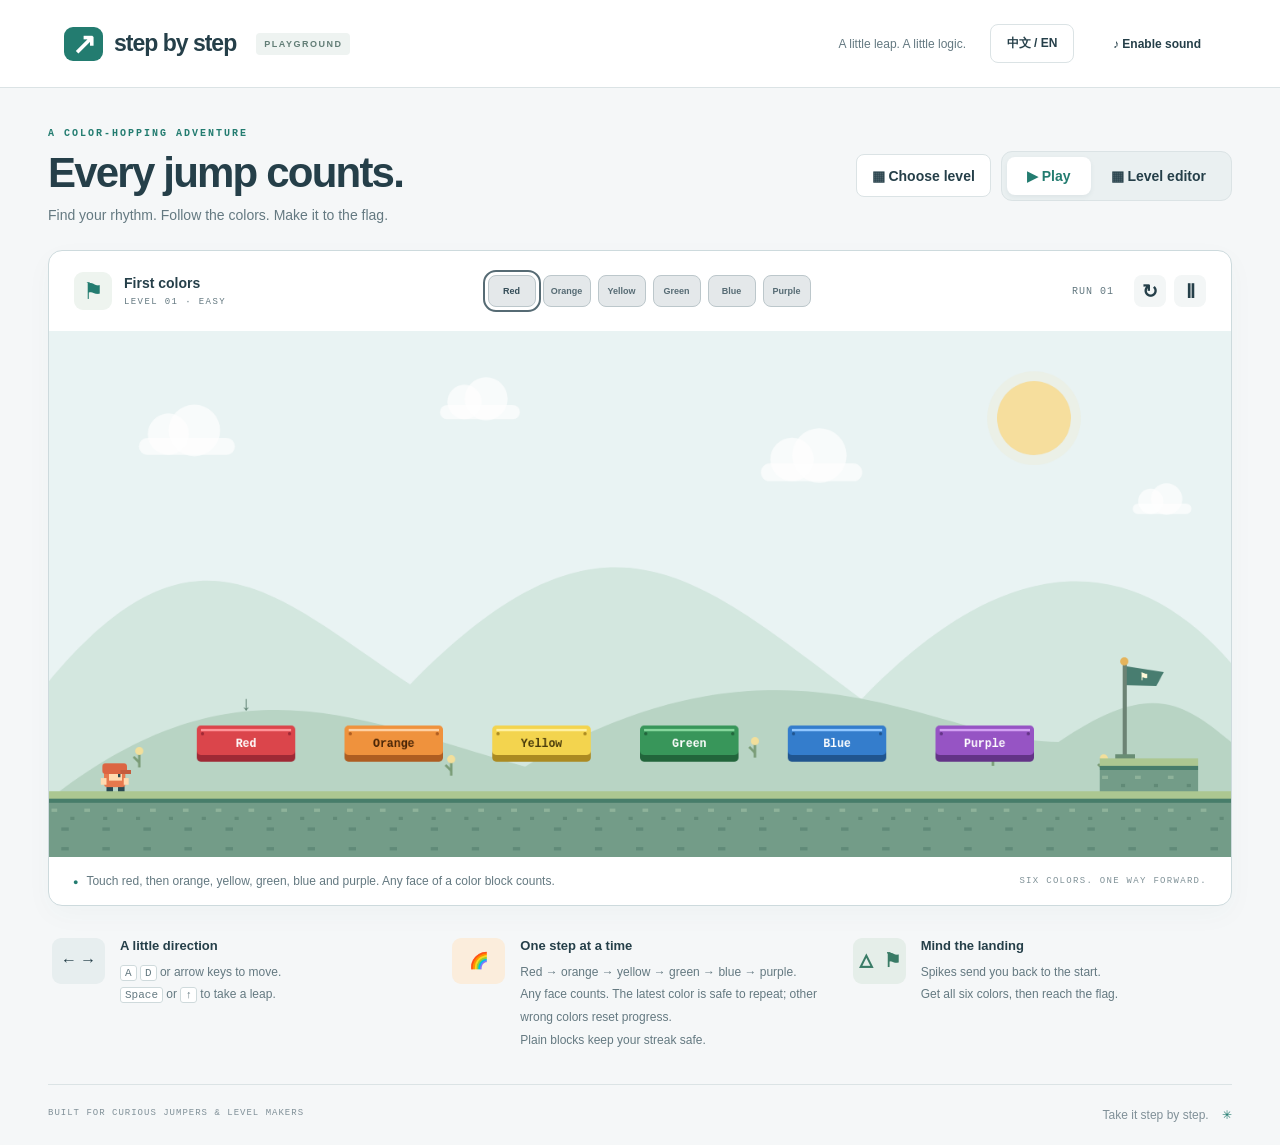
==== commit e71284e1: "Add four-face color collection, teaching levels, and musical feedback" ====
--- a/index.html
+++ b/index.html
@@ -8,4 +8,4 @@
 <div class="stage-footer"><span id="status" role="status" aria-live="polite"><span data-i18n="Start with red. You’ve got this.">Start with red. You’ve got this.</span></span><span id="stageHint"><span data-i18n="SIX COLORS. ONE WAY FORWARD.">SIX COLORS. ONE WAY FORWARD.</span></span></div></section>
 <section id="editor" class="editor" hidden><div class="editor-top"><div><h2><span data-i18n="Make your own way.">Make your own way.</span></h2><p><span data-i18n="Choose a piece, then click the meadow. Select a piece to move it.">Choose a piece, then click the meadow. Select a piece to move it.</span></p></div><div class="editor-actions"><button id="undo" disabled><span data-i18n="↶ Undo">↶ Undo</span></button><button id="redo" disabled><span data-i18n="↷ Redo">↷ Redo</span></button><button id="testLevel" class="primary"><span data-i18n="▶ Test level">▶ Test level</span></button></div></div><div class="save-level-row"><div class="name-field"><label for="levelName"><span data-i18n="Level name">Level name</span></label><input id="levelName" maxlength="40" placeholder="Name your color trail" aria-describedby="saveLevelFeedback" data-i18n-placeholder="Name your color trail"></div><button id="saveAsLevel" class="primary"><span data-i18n="＋ Save as extra level">＋ Save as extra level</span></button><button id="updateLevel" disabled><span data-i18n="Save changes">Save changes</span></button><span id="saveLevelFeedback" role="status" aria-live="polite"><span data-i18n="Save a playable copy to your level library.">Save a playable copy to your level library.</span></span></div><div class="palette" id="palette" aria-label="Editor pieces" data-i18n-aria-label="Editor pieces"></div><div class="editor-bottom"><span id="saveStatus" role="status"><span data-i18n="Draft saved on this device">Draft saved on this device</span></span><div><button id="export"><span data-i18n="↓ Export">↓ Export</span></button><button id="import"><span data-i18n="↑ Import">↑ Import</span></button><input id="importFile" type="file" accept=".json,application/json" hidden><button id="resetLevel"><span data-i18n="Restore starter">Restore starter</span></button><button id="clearLevel"><span data-i18n="Clear level">Clear level</span></button></div></div><p id="validation" class="validation" role="status"><span data-i18n="All six colors are in place. Ready to test.">All six colors are in place. Ready to test.</span></p></section>
 <div class="touch-controls" aria-label="Touch controls" data-i18n-aria-label="Touch controls"><button data-key="ArrowLeft" aria-label="Move left" data-i18n-aria-label="Move left">←</button><button data-key="ArrowRight" aria-label="Move right" data-i18n-aria-label="Move right">→</button><button data-key="Space" aria-label="Jump" data-i18n-aria-label="Jump"><span data-i18n="Jump ↑">Jump ↑</span></button></div>
-<section class="guide"><div class="guide-item"><span class="guide-icon keys">← →</span><div><h3><span data-i18n="A little direction">A little direction</span></h3><p><kbd>A</kbd> <kbd>D</kbd> <span data-i18n="or arrow keys to move.">or arrow keys to move.</span><br><kbd><span data-i18n="Space">Space</span></kbd> <span data-i18n="or">or</span> <kbd>↑</kbd> <span data-i18n="to take a leap.">to take a leap.</span></p></div></div><div class="guide-item"><span class="guide-icon colors" aria-hidden="true">🌈</span><div><h3><span data-i18n="One step at a time">One step at a time</span></h3><p><span data-i18n="Red → orange → yellow → green → blue → purple.">Red → orange → yellow → green → blue → purple.</span><br><span data-i18n="Plain blocks keep your streak safe.">Plain blocks keep your streak safe.</span></p></div></div><div class="guide-item"><span class="guide-icon danger">△ ⚑</span><div><h3><span data-i18n="Mind the landing">Mind the landing</span></h3><p><span data-i18n="Spikes send you back to the start.">Spikes send you back to the start.</span><br><span data-i18n="Get all six colors, then reach the flag.">Get all six colors, then reach the flag.</span></p></div></div></section><footer><span data-i18n="BUILT FOR CURIOUS JUMPERS &amp; LEVEL MAKERS">BUILT FOR CURIOUS JUMPERS &amp; LEVEL MAKERS</span><span><span data-i18n="Take it step by step.">Take it step by step.</span> <span class="tiny-flower">✳</span></span></footer></main><script src="engine.js"></script><script src="levels.js"></script><script src="victory.js"></script><script src="i18n.js"></script><script src="app.js"></script></body></html>
+<section class="guide"><div class="guide-item"><span class="guide-icon keys">← →</span><div><h3><span data-i18n="A little direction">A little direction</span></h3><p><kbd>A</kbd> <kbd>D</kbd> <span data-i18n="or arrow keys to move.">or arrow keys to move.</span><br><kbd><span data-i18n="Space">Space</span></kbd> <span data-i18n="or">or</span> <kbd>↑</kbd> <span data-i18n="to take a leap.">to take a leap.</span></p></div></div><div class="guide-item"><span class="guide-icon colors" aria-hidden="true">🌈</span><div><h3><span data-i18n="One step at a time">One step at a time</span></h3><p><span data-i18n="Red → orange → yellow → green → blue → purple.">Red → orange → yellow → green → blue → purple.</span><br><span data-i18n="Any face counts. The latest color is safe to repeat; other wrong colors reset progress.">Any face counts. The latest color is safe to repeat; other wrong colors reset progress.</span><br><span data-i18n="Plain blocks keep your streak safe.">Plain blocks keep your streak safe.</span></p></div></div><div class="guide-item"><span class="guide-icon danger">△ ⚑</span><div><h3><span data-i18n="Mind the landing">Mind the landing</span></h3><p><span data-i18n="Spikes send you back to the start.">Spikes send you back to the start.</span><br><span data-i18n="Get all six colors, then reach the flag.">Get all six colors, then reach the flag.</span></p></div></div></section><footer><span data-i18n="BUILT FOR CURIOUS JUMPERS &amp; LEVEL MAKERS">BUILT FOR CURIOUS JUMPERS &amp; LEVEL MAKERS</span><span><span data-i18n="Take it step by step.">Take it step by step.</span> <span class="tiny-flower">✳</span></span></footer></main><script src="engine.js"></script><script src="levels.js"></script><script src="victory.js"></script><script src="i18n.js"></script><script src="audio.js"></script><script src="app.js"></script></body></html>
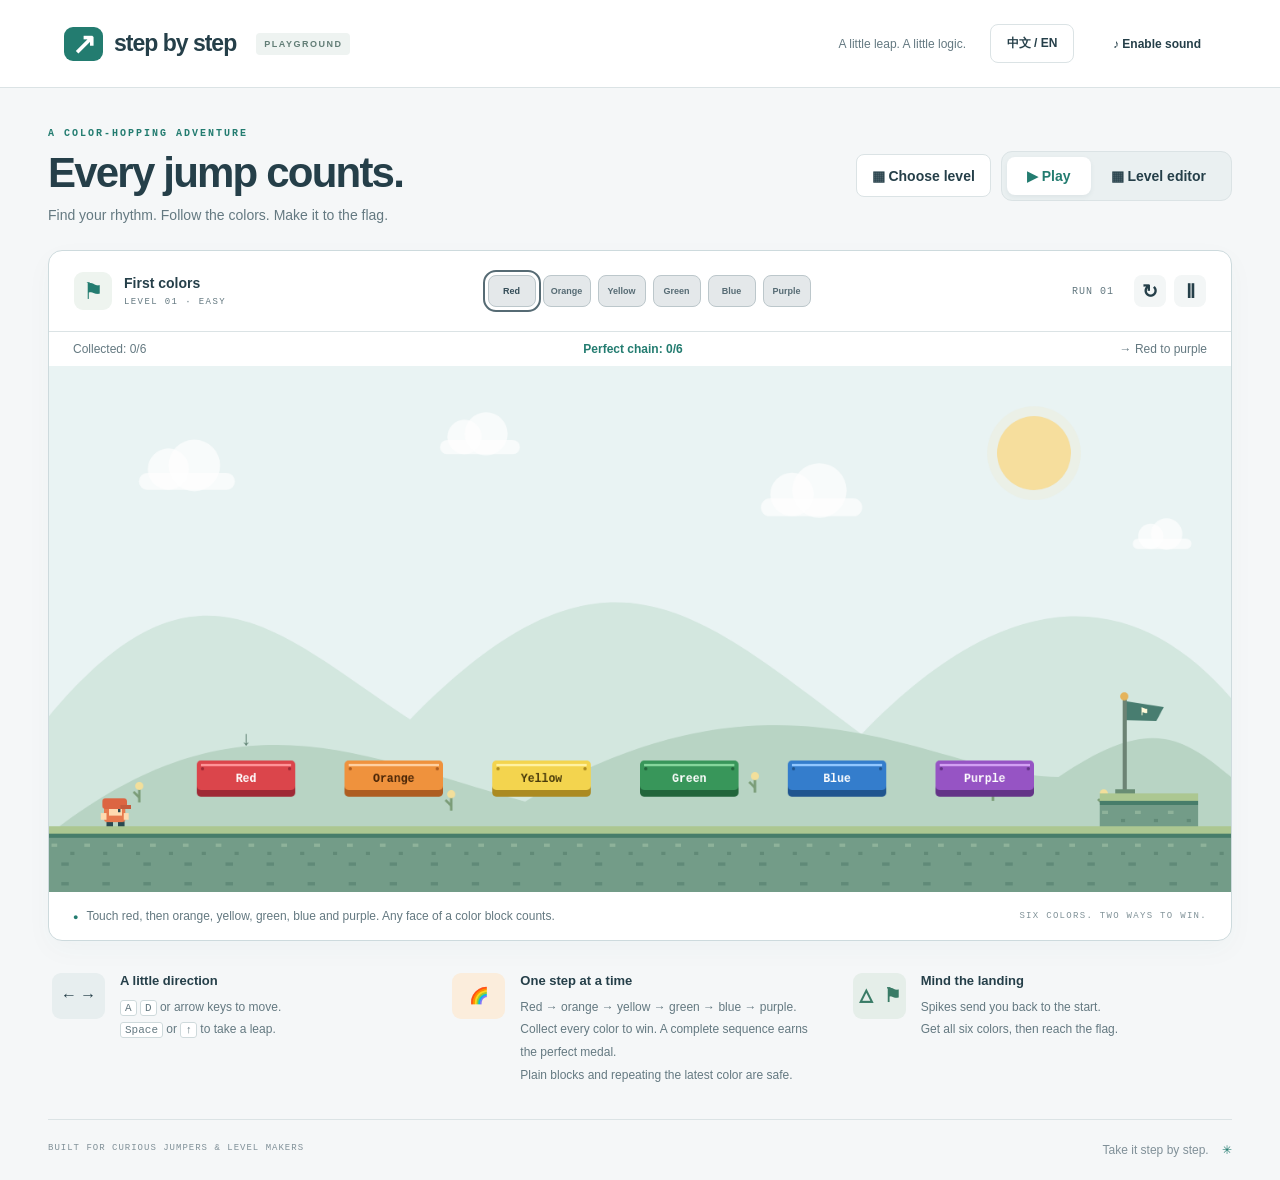
==== commit 3891bb4f: "Add achievement tiers, reverse sequences, and design-lab levels" ====
--- a/index.html
+++ b/index.html
@@ -2,10 +2,10 @@
 <html lang="en"><head><meta charset="utf-8"><meta name="viewport" content="width=device-width,initial-scale=1"><title>Step by Step — A little platform adventure</title><link rel="stylesheet" href="style.css"></head>
 <body><header class="topbar"><a class="brand" href="./"><span class="brand-icon">↗</span> <span data-i18n="step by step">step by step</span><span class="prototype"><span data-i18n="PLAYGROUND">PLAYGROUND</span></span></a><span class="header-note"><span data-i18n="A little leap. A little logic.">A little leap. A little logic.</span></span><button id="languageToggle" class="quiet language-toggle" aria-label="Switch language" type="button">中文 / EN</button><button id="sound" class="quiet" aria-pressed="false"><span data-i18n="♪ Sound off">♪ Sound off</span></button></header>
 <main><section class="heading"><div><div class="eyebrow"><span data-i18n="A COLOR-HOPPING ADVENTURE">A COLOR-HOPPING ADVENTURE</span></div><h1><span data-i18n="Every jump counts.">Every jump counts.</span></h1><p><span data-i18n="Find your rhythm. Follow the colors. Make it to the flag.">Find your rhythm. Follow the colors. Make it to the flag.</span></p></div><div class="heading-actions"><button id="chooseLevels" aria-expanded="false" aria-controls="levelLibrary"><span data-i18n="▦ Choose level">▦ Choose level</span></button><div class="mode-switch" aria-label="Game mode" data-i18n-aria-label="Game mode"><button id="playMode" class="active" aria-pressed="true"><span data-i18n="▶ Play">▶ Play</span></button><button id="editMode" aria-pressed="false"><span data-i18n="▦ Level editor">▦ Level editor</span></button></div></div></section>
-<section id="levelLibrary" class="level-library" hidden aria-labelledby="libraryHeading"><div class="library-heading"><div><div class="eyebrow"><span data-i18n="TEN TRAILS · EVERY LEVEL UNLOCKED">TEN TRAILS · EVERY LEVEL UNLOCKED</span></div><h2 id="libraryHeading"><span data-i18n="Pick your next adventure.">Pick your next adventure.</span></h2><p><span data-i18n="Start easy or skip straight to the summit. The choice is yours.">Start easy or skip straight to the summit. The choice is yours.</span></p></div><button id="closeLibrary"><span data-i18n="Close">Close</span></button></div><h3><span data-i18n="Built-in trails">Built-in trails</span> <span id="completionCount">0 / 10 complete</span></h3><div id="builtinLevels" class="level-grid"></div><div class="custom-heading"><h3><span data-i18n="Your extra levels">Your extra levels</span></h3><button id="resumeDraft"><span data-i18n="✎ Open editor draft">✎ Open editor draft</span></button></div><div id="customLevels" class="level-grid"></div><p id="libraryStatus" role="status" aria-live="polite"></p></section>
+<section id="levelLibrary" class="level-library" hidden aria-labelledby="libraryHeading"><div class="library-heading"><div><div class="eyebrow"><span data-i18n="LEVEL LIBRARY · EVERYTHING UNLOCKED">LEVEL LIBRARY · EVERYTHING UNLOCKED</span></div><h2 id="libraryHeading"><span data-i18n="Play, compare, then leave your verdict.">Play, compare, then leave your verdict.</span></h2><p><span data-i18n="The original trails remain together. New design-lab levels are ready for your review below.">The original trails remain together. New design-lab levels are ready for your review below.</span></p></div><button id="closeLibrary"><span data-i18n="Close">Close</span></button></div><h3><span data-i18n="Original trails">Original trails</span> <span id="completionCount">0 / 10 complete</span></h3><div id="builtinLevels" class="level-grid"></div><div class="review-heading"><div><h3><span data-i18n="Design lab · review batch">Design lab · review batch</span> <span id="ratingCount">0 / 8 reviewed</span></h3><p><span data-i18n="Try a level, then mark it Bad, Okay, or Good. Ratings stay on this device.">Try a level, then mark it Bad, Okay, or Good. Ratings stay on this device.</span> <span data-i18n="Select the active rating again to clear it.">Select the active rating again to clear it.</span></p></div></div><div id="experimentLevels" class="level-grid review-grid"></div><div class="custom-heading"><h3><span data-i18n="Your extra levels">Your extra levels</span></h3><button id="resumeDraft"><span data-i18n="✎ Open editor draft">✎ Open editor draft</span></button></div><div id="customLevels" class="level-grid"></div><p id="libraryStatus" role="status" aria-live="polite"></p></section>
 <section class="game-card"><div class="game-toolbar"><div class="level-name"><span class="level-icon">⚑</span><div><strong id="levelTitle"><span data-i18n="The color trail">The color trail</span></strong><span id="levelSubtitle">LEVEL 01 · THE MEADOW</span></div></div><div id="sequence" class="sequence" aria-label="Color progress: red, orange, yellow, green, blue, purple" data-i18n-aria-label="Color progress: red, orange, yellow, green, blue, purple"></div><div class="game-actions"><span id="attempt">RUN 01</span><button id="restart" title="Restart (R)" aria-label="Restart level" data-i18n-title="Restart (R)" data-i18n-aria-label="Restart level">↻</button><button id="pause" title="Pause (P)" aria-label="Pause game" data-i18n-title="Pause (P)" data-i18n-aria-label="Pause game">Ⅱ</button></div></div>
-<div class="stage"><canvas id="game" width="1440" height="640" tabindex="0" aria-label="Platform game. Move with arrow keys or A and D. Jump with Space, W or up arrow. In editor use arrow keys to move the cursor and Enter to place." data-i18n-aria-label="Platform game. Move with arrow keys or A and D. Jump with Space, W or up arrow. In editor use arrow keys to move the cursor and Enter to place."></canvas><canvas id="victoryFx" width="1440" height="640" aria-hidden="true"></canvas><div id="overlay" class="overlay" hidden><div class="overlay-box"><span id="overlayEyebrow"><span data-i18n="NICE FOOTWORK">NICE FOOTWORK</span></span><h2 id="overlayTitle"><span data-i18n="Six steps. One big win.">Six steps. One big win.</span></h2><p id="overlayText"><span data-i18n="You followed the trail all the way home.">You followed the trail all the way home.</span></p><div class="victory-actions"><button id="nextLevel" class="primary" hidden><span data-i18n="Next level →">Next level →</span></button><button id="resume" class="primary"><span data-i18n="Play again ↗">Play again ↗</span></button><button id="winLevels" hidden><span data-i18n="Choose another level">Choose another level</span></button></div></div></div><div id="editorBadge" class="editor-badge" hidden><span data-i18n="EDIT MODE">EDIT MODE</span> <span><span data-i18n="40 px grid · click to place">40 px grid · click to place</span></span></div></div>
-<div class="stage-footer"><span id="status" role="status" aria-live="polite"><span data-i18n="Start with red. You’ve got this.">Start with red. You’ve got this.</span></span><span id="stageHint"><span data-i18n="SIX COLORS. ONE WAY FORWARD.">SIX COLORS. ONE WAY FORWARD.</span></span></div></section>
-<section id="editor" class="editor" hidden><div class="editor-top"><div><h2><span data-i18n="Make your own way.">Make your own way.</span></h2><p><span data-i18n="Choose a piece, then click the meadow. Select a piece to move it.">Choose a piece, then click the meadow. Select a piece to move it.</span></p></div><div class="editor-actions"><button id="undo" disabled><span data-i18n="↶ Undo">↶ Undo</span></button><button id="redo" disabled><span data-i18n="↷ Redo">↷ Redo</span></button><button id="testLevel" class="primary"><span data-i18n="▶ Test level">▶ Test level</span></button></div></div><div class="save-level-row"><div class="name-field"><label for="levelName"><span data-i18n="Level name">Level name</span></label><input id="levelName" maxlength="40" placeholder="Name your color trail" aria-describedby="saveLevelFeedback" data-i18n-placeholder="Name your color trail"></div><button id="saveAsLevel" class="primary"><span data-i18n="＋ Save as extra level">＋ Save as extra level</span></button><button id="updateLevel" disabled><span data-i18n="Save changes">Save changes</span></button><span id="saveLevelFeedback" role="status" aria-live="polite"><span data-i18n="Save a playable copy to your level library.">Save a playable copy to your level library.</span></span></div><div class="palette" id="palette" aria-label="Editor pieces" data-i18n-aria-label="Editor pieces"></div><div class="editor-bottom"><span id="saveStatus" role="status"><span data-i18n="Draft saved on this device">Draft saved on this device</span></span><div><button id="export"><span data-i18n="↓ Export">↓ Export</span></button><button id="import"><span data-i18n="↑ Import">↑ Import</span></button><input id="importFile" type="file" accept=".json,application/json" hidden><button id="resetLevel"><span data-i18n="Restore starter">Restore starter</span></button><button id="clearLevel"><span data-i18n="Clear level">Clear level</span></button></div></div><p id="validation" class="validation" role="status"><span data-i18n="All six colors are in place. Ready to test.">All six colors are in place. Ready to test.</span></p></section>
+<div class="run-goal" aria-live="polite"><span id="collectionSummary"></span><strong id="perfectSummary"></strong><span id="directionRule"></span></div><div class="stage"><canvas id="game" width="1440" height="640" tabindex="0" aria-label="Platform game. Move with arrow keys or A and D. Jump with Space, W or up arrow. In editor use arrow keys to move the cursor and Enter to place." data-i18n-aria-label="Platform game. Move with arrow keys or A and D. Jump with Space, W or up arrow. In editor use arrow keys to move the cursor and Enter to place."></canvas><canvas id="victoryFx" width="1440" height="640" aria-hidden="true"></canvas><div id="overlay" class="overlay" hidden><div class="overlay-box"><span id="overlayEyebrow"><span data-i18n="NICE FOOTWORK">NICE FOOTWORK</span></span><div id="overlayMedal" class="achievement-medal" hidden></div><h2 id="overlayTitle"><span data-i18n="Six steps. One big win.">Six steps. One big win.</span></h2><p id="overlayAward" hidden></p><p id="overlayText"><span data-i18n="You followed the trail all the way home.">You followed the trail all the way home.</span></p><div class="victory-actions"><button id="nextLevel" class="primary" hidden><span data-i18n="Next level →">Next level →</span></button><button id="resume" class="primary"><span data-i18n="Play again ↗">Play again ↗</span></button><button id="winLevels" hidden><span data-i18n="Choose another level">Choose another level</span></button></div></div></div><div id="editorBadge" class="editor-badge" hidden><span data-i18n="EDIT MODE">EDIT MODE</span> <span><span data-i18n="40 px grid · click to place">40 px grid · click to place</span></span></div></div>
+<div class="stage-footer"><span id="status" role="status" aria-live="polite"><span data-i18n="Start with red. You’ve got this.">Start with red. You’ve got this.</span></span><span id="stageHint"><span data-i18n="SIX COLORS. TWO WAYS TO WIN.">SIX COLORS. TWO WAYS TO WIN.</span></span></div></section>
+<section id="editor" class="editor" hidden><div class="editor-top"><div><h2><span data-i18n="Make your own way.">Make your own way.</span></h2><p><span data-i18n="Choose a piece, then click the meadow. Select a piece to move it.">Choose a piece, then click the meadow. Select a piece to move it.</span></p></div><div class="editor-actions"><button id="undo" disabled><span data-i18n="↶ Undo">↶ Undo</span></button><button id="redo" disabled><span data-i18n="↷ Redo">↷ Redo</span></button><button id="testLevel" class="primary"><span data-i18n="▶ Test level">▶ Test level</span></button></div></div><div class="save-level-row"><div class="name-field"><label for="levelName"><span data-i18n="Level name">Level name</span></label><input id="levelName" maxlength="40" placeholder="Name your color trail" aria-describedby="saveLevelFeedback" data-i18n-placeholder="Name your color trail"></div><button id="saveAsLevel" class="primary"><span data-i18n="＋ Save as extra level">＋ Save as extra level</span></button><button id="updateLevel" disabled><span data-i18n="Save changes">Save changes</span></button><span id="saveLevelFeedback" role="status" aria-live="polite"><span data-i18n="Save a playable copy to your level library.">Save a playable copy to your level library.</span></span></div><label class="reverse-setting"><input type="checkbox" id="allowReverse" aria-describedby="reverseHelp"><span><strong data-i18n="Allow reverse perfect sequence">Allow reverse perfect sequence</strong><small id="reverseHelp" data-i18n="Purple → blue → green → yellow → orange → red also earns perfect. Off by default.">Purple → blue → green → yellow → orange → red also earns perfect. Off by default.</small></span></label><div class="palette" id="palette" aria-label="Editor pieces" data-i18n-aria-label="Editor pieces"></div><div class="editor-bottom"><span id="saveStatus" role="status"><span data-i18n="Draft saved on this device">Draft saved on this device</span></span><div><button id="export"><span data-i18n="↓ Export">↓ Export</span></button><button id="import"><span data-i18n="↑ Import">↑ Import</span></button><input id="importFile" type="file" accept=".json,application/json" hidden><button id="resetLevel"><span data-i18n="Restore starter">Restore starter</span></button><button id="clearLevel"><span data-i18n="Clear level">Clear level</span></button></div></div><p id="validation" class="validation" role="status"><span data-i18n="All six colors are in place. Ready to test.">All six colors are in place. Ready to test.</span></p></section>
 <div class="touch-controls" aria-label="Touch controls" data-i18n-aria-label="Touch controls"><button data-key="ArrowLeft" aria-label="Move left" data-i18n-aria-label="Move left">←</button><button data-key="ArrowRight" aria-label="Move right" data-i18n-aria-label="Move right">→</button><button data-key="Space" aria-label="Jump" data-i18n-aria-label="Jump"><span data-i18n="Jump ↑">Jump ↑</span></button></div>
-<section class="guide"><div class="guide-item"><span class="guide-icon keys">← →</span><div><h3><span data-i18n="A little direction">A little direction</span></h3><p><kbd>A</kbd> <kbd>D</kbd> <span data-i18n="or arrow keys to move.">or arrow keys to move.</span><br><kbd><span data-i18n="Space">Space</span></kbd> <span data-i18n="or">or</span> <kbd>↑</kbd> <span data-i18n="to take a leap.">to take a leap.</span></p></div></div><div class="guide-item"><span class="guide-icon colors" aria-hidden="true">🌈</span><div><h3><span data-i18n="One step at a time">One step at a time</span></h3><p><span data-i18n="Red → orange → yellow → green → blue → purple.">Red → orange → yellow → green → blue → purple.</span><br><span data-i18n="Any face counts. The latest color is safe to repeat; other wrong colors reset progress.">Any face counts. The latest color is safe to repeat; other wrong colors reset progress.</span><br><span data-i18n="Plain blocks keep your streak safe.">Plain blocks keep your streak safe.</span></p></div></div><div class="guide-item"><span class="guide-icon danger">△ ⚑</span><div><h3><span data-i18n="Mind the landing">Mind the landing</span></h3><p><span data-i18n="Spikes send you back to the start.">Spikes send you back to the start.</span><br><span data-i18n="Get all six colors, then reach the flag.">Get all six colors, then reach the flag.</span></p></div></div></section><footer><span data-i18n="BUILT FOR CURIOUS JUMPERS &amp; LEVEL MAKERS">BUILT FOR CURIOUS JUMPERS &amp; LEVEL MAKERS</span><span><span data-i18n="Take it step by step.">Take it step by step.</span> <span class="tiny-flower">✳</span></span></footer></main><script src="engine.js"></script><script src="levels.js"></script><script src="victory.js"></script><script src="i18n.js"></script><script src="audio.js"></script><script src="app.js"></script></body></html>
+<section class="guide"><div class="guide-item"><span class="guide-icon keys">← →</span><div><h3><span data-i18n="A little direction">A little direction</span></h3><p><kbd>A</kbd> <kbd>D</kbd> <span data-i18n="or arrow keys to move.">or arrow keys to move.</span><br><kbd><span data-i18n="Space">Space</span></kbd> <span data-i18n="or">or</span> <kbd>↑</kbd> <span data-i18n="to take a leap.">to take a leap.</span></p></div></div><div class="guide-item"><span class="guide-icon colors" aria-hidden="true">🌈</span><div><h3><span data-i18n="One step at a time">One step at a time</span></h3><p><span data-i18n="Red → orange → yellow → green → blue → purple.">Red → orange → yellow → green → blue → purple.</span><br><span data-i18n="Collect every color to win. A complete sequence earns the perfect medal.">Collect every color to win. A complete sequence earns the perfect medal.</span><br><span data-i18n="Plain blocks and repeating the latest color are safe.">Plain blocks and repeating the latest color are safe.</span></p></div></div><div class="guide-item"><span class="guide-icon danger">△ ⚑</span><div><h3><span data-i18n="Mind the landing">Mind the landing</span></h3><p><span data-i18n="Spikes send you back to the start.">Spikes send you back to the start.</span><br><span data-i18n="Get all six colors, then reach the flag.">Get all six colors, then reach the flag.</span></p></div></div></section><footer><span data-i18n="BUILT FOR CURIOUS JUMPERS &amp; LEVEL MAKERS">BUILT FOR CURIOUS JUMPERS &amp; LEVEL MAKERS</span><span><span data-i18n="Take it step by step.">Take it step by step.</span> <span class="tiny-flower">✳</span></span></footer></main><script src="engine.js"></script><script src="levels.js"></script><script src="victory.js"></script><script src="i18n.js"></script><script src="audio.js"></script><script src="app.js"></script></body></html>
--- a/style.css
+++ b/style.css
@@ -11,13 +11,19 @@
 /* Level collection and victory state */
 .heading-actions{display:flex;align-items:center;gap:10px;flex-wrap:wrap}.heading-actions>button{min-height:43px}
 .level-library{background:#fff;border:1px solid var(--line);border-radius:14px;padding:24px;margin-bottom:24px;scroll-margin-top:15px}
-.library-heading,.custom-heading{display:flex;justify-content:space-between;align-items:center;gap:16px;margin-bottom:20px}.library-heading h2{margin:0 0 8px;letter-spacing:-.7px;font-size:26px}.library-heading p{margin:0;color:var(--muted);font-size:12px}.level-library h3{margin:22px 0 12px}.level-library h3 span{font-weight:400;color:var(--muted);font-size:11px;margin-left:12px}
-.level-grid{display:grid;grid-template-columns:repeat(5,minmax(0,1fr));gap:12px}.level-card{padding:0;overflow:hidden;text-align:left;display:flex;flex-direction:column;white-space:normal}.level-card[aria-pressed=true]{border-color:var(--teal);box-shadow:0 0 0 1px var(--teal)}.level-card canvas{width:100%;height:auto;aspect-ratio:2.25}.level-meta{font:9px monospace;letter-spacing:.2px;padding:12px 12px 5px;color:var(--teal)}.level-card strong{padding:0 12px;font-size:13px;overflow-wrap:anywhere}.level-description{font-weight:400;color:var(--muted);font-size:11px;line-height:1.6;padding:7px 12px 14px}.library-empty{grid-column:1/-1;color:var(--muted);padding:20px;background:#f5f7f8;border-radius:8px;margin:0;font-size:12px}.custom-heading{margin:25px 0 12px}.custom-heading h3{margin:0}#libraryStatus{font-size:12px;color:var(--teal);min-height:16px;margin-bottom:0}
+.library-heading,.custom-heading{display:flex;justify-content:space-between;align-items:center;gap:16px;margin-bottom:20px}.library-heading h2{margin:0 0 8px;letter-spacing:-.7px;font-size:26px}.library-heading p{margin:0;color:var(--muted);font-size:12px}.level-library h3{margin:22px 0 12px}.level-library h3 span{font-weight:400;color:var(--muted);font-size:11px;margin-left:12px}.review-heading{display:flex;justify-content:space-between;align-items:end;margin:30px 0 12px;padding-top:24px;border-top:1px solid var(--line)}.review-heading h3{margin:0 0 6px}.review-heading p{margin:0;color:var(--muted);font-size:11px}
+.level-grid{display:grid;grid-template-columns:repeat(5,minmax(0,1fr));gap:12px}.level-card{overflow:hidden;text-align:left;display:flex;flex-direction:column;white-space:normal;border:1px solid var(--line);border-radius:8px;background:#fff}.level-card[data-current=true]{border-color:var(--teal);box-shadow:0 0 0 1px var(--teal)}.level-card-play{width:100%;padding:0;border:0;border-radius:0;background:#fff;text-align:left;display:flex;flex:1;flex-direction:column;white-space:normal;font-weight:600}.level-card-play:hover{background:#f4f8f7}.level-card-play:focus-visible{outline-offset:-4px}.level-card-play canvas{width:100%;height:auto;aspect-ratio:2.25}.level-meta{font:9px monospace;letter-spacing:.2px;padding:12px 12px 5px;color:var(--teal)}.level-card strong{padding:0 12px;font-size:13px;overflow-wrap:anywhere}.level-description{font-weight:400;color:var(--muted);font-size:11px;line-height:1.6;padding:7px 12px 10px}.level-focus{margin:0 12px 10px;padding:5px 7px;border-radius:5px;background:#eef4ef;color:#456d61;font:700 9px monospace}.rating-panel{border-top:1px solid var(--line);padding:9px;background:#f7f9f9}.rating-prompt{display:block;margin:0 2px 7px;color:var(--muted);font:700 9px monospace;letter-spacing:.5px}.rating-group{display:grid;grid-template-columns:repeat(3,1fr);gap:5px}.rating-choice{min-width:0;min-height:34px;padding:6px 3px;border-radius:6px;font-size:10px;background:#fff}.rating-choice[aria-pressed=true]{box-shadow:inset 0 0 0 1px currentColor;font-weight:800}.rating-bad[aria-pressed=true]{background:#fae8e6;border-color:#b95d55;color:#913e38}.rating-okay[aria-pressed=true]{background:#fff1d5;border-color:#bb8531;color:#7d581f}.rating-good[aria-pressed=true]{background:#e5f3ee;border-color:var(--teal);color:#176257}.library-empty{grid-column:1/-1;color:var(--muted);padding:20px;background:#f5f7f8;border-radius:8px;margin:0;font-size:12px}.custom-heading{margin:25px 0 12px}.custom-heading h3{margin:0}#libraryStatus{font-size:12px;color:var(--teal);min-height:16px;margin-bottom:0}
 .save-level-row{display:flex;align-items:end;flex-wrap:wrap;gap:10px;margin:20px 0;padding:18px;background:#f4f7f6;border-radius:10px}.name-field{flex:1;min-width:180px}.name-field label{display:block;font-size:11px;font-weight:600;margin-bottom:7px}.name-field input{width:100%;height:40px;background:#fff;border:1px solid var(--line);border-radius:7px;padding:10px;font:inherit;color:var(--ink)}input:focus-visible{outline:3px solid #277caa;outline-offset:2px}.name-field input[aria-invalid=true]{border-color:#a23535}#saveLevelFeedback{flex-basis:100%;font-size:12px;color:var(--muted)}
 .sequence .color-step{background:#e4e8ea;border-color:#bcc7cb;color:#566b74}.sequence .color-step.next{background:#e4e8ea;border-color:#bcc7cb;color:#344c57;outline:2px solid #566b74}.sequence .color-step.done{background:var(--swatch);border-color:var(--swatch-edge);color:var(--swatch-ink)}
 #victoryFx{position:absolute;inset:0;width:100%;height:100%;pointer-events:none;z-index:3}.overlay{z-index:2}.overlay.victory{background:#e9f3f348;backdrop-filter:none}.overlay.victory .overlay-box{border:3px solid transparent;background:linear-gradient(#fffef7,#fffef7) padding-box,linear-gradient(110deg,#db454b,#ef923d,#f3d44e,#38965a,#347dcc,#9654c4) border-box;box-shadow:0 15px 50px #253f4930}.victory-actions{display:flex;gap:9px;justify-content:center;flex-wrap:wrap}
 @media(max-width:1000px){.level-grid{grid-template-columns:repeat(3,minmax(0,1fr))}.heading-actions{justify-content:flex-end}}
-@media(max-width:600px){.level-grid{grid-template-columns:repeat(2,minmax(0,1fr))}.level-library{padding:16px}.library-heading{align-items:flex-start}.library-heading h2{font-size:22px}.heading-actions{justify-content:flex-start;margin-top:18px}.heading-actions .mode-switch{margin:0}.save-level-row{padding:12px}.level-meta{font-size:8px}.level-description{font-size:10px}.overlay.victory .overlay-box{padding:12px}.victory-actions button{font-size:11px;padding:8px}.overlay.victory h2{font-size:20px}}
+@media(max-width:600px){.level-grid{grid-template-columns:repeat(2,minmax(0,1fr))}.level-library{padding:16px}.library-heading{align-items:flex-start}.library-heading h2{font-size:22px}.heading-actions{justify-content:flex-start;margin-top:18px}.heading-actions .mode-switch{margin:0}.save-level-row{padding:12px}.level-meta{font-size:8px}.level-description{font-size:10px}.rating-choice{font-size:9px;padding:5px 1px}.review-heading{align-items:flex-start}.overlay.victory .overlay-box{padding:12px}.victory-actions button{font-size:11px;padding:8px}.overlay.victory h2{font-size:20px}}
 
 .language-toggle{white-space:nowrap;min-width:84px;border:1px solid var(--line);margin-left:0}html[lang="zh-CN"] body{font-family:"Avenir Next","PingFang SC","Microsoft YaHei",sans-serif}html[lang="zh-CN"] h1{letter-spacing:-.8px}html[lang="zh-CN"] .eyebrow{letter-spacing:1.4px}html[lang="zh-CN"] .sequence .color-step{font-size:13px}html[lang="zh-CN"] .sequence .color-step.done{font-size:18px}html[lang="zh-CN"] .level-meta{font-family:"PingFang SC","Microsoft YaHei",sans-serif}html[lang="zh-CN"] .overlay h2{font-size:28px}.overlay-box{max-height:100%;overflow:auto}.overlay-box p{max-width:470px;line-height:1.6;overflow-wrap:anywhere}
 @media(max-width:850px){.topbar{gap:10px}.topbar .language-toggle{margin-left:auto}.topbar #sound{margin-left:0}}@media(max-width:540px){.topbar{padding:0 12px;gap:7px}.brand{font-size:18px;gap:7px}.language-toggle{min-width:72px;padding:8px}.topbar #sound{font-size:11px;padding:8px 4px}html[lang="zh-CN"] .overlay h2{font-size:20px}.overlay-box{padding:10px}.overlay-box p{font-size:11px;margin:7px 0}.victory-actions{gap:5px}.victory-actions button{font-size:10px;padding:7px}}
+
+/* Collection and achievement are distinct: color slots never lose collected colors on a sequence error. */
+.run-goal{display:flex;align-items:center;justify-content:space-between;flex-wrap:wrap;gap:8px 18px;padding:10px 24px;border-top:1px solid var(--line);color:var(--muted);font-size:12px}.run-goal strong{color:var(--teal)}.level-rule{padding:0 12px 12px;color:var(--muted);font-size:10px}.reverse-setting{display:flex;align-items:flex-start;gap:12px;padding:14px;background:var(--paper,#f5f7f8);border:1px solid var(--line);border-radius:8px;cursor:pointer}.reverse-setting:hover{border-color:var(--teal)}.reverse-setting input{width:20px;height:20px;flex-shrink:0;margin:0;accent-color:var(--teal);cursor:pointer}.reverse-setting strong{font-size:13px}.reverse-setting small{display:block;margin-top:5px;line-height:1.6;color:var(--muted)}.achievement-medal{display:grid;place-items:center;margin:0 auto 8px;width:48px;height:48px;border:2px solid var(--teal);border-radius:50%;color:var(--teal);font-size:28px;background:#edf5f1}.victory .achievement-medal{background:#fff2c5;color:#886013;border-color:#caa654;box-shadow:0 0 0 4px #f3d44e25}.overlay.normal-victory{background:#e9f3f348;backdrop-filter:none}.normal-victory .overlay-box{border-color:var(--teal)}#overlayAward{font-size:12px;margin:8px 0}.overlay-box{overflow:auto}.level-meta{line-height:1.5;overflow-wrap:anywhere}@media(max-width:540px){.run-goal{padding:10px 12px;font-size:11px}.achievement-medal{width:32px;height:32px;font-size:20px;margin-bottom:4px}.overlay-box h2{margin:5px 0}#overlayAward{font-size:10px;margin:4px 0}.reverse-setting{padding:12px}.reverse-setting small{font-size:11px}}
+
+/* On phones, results sit below the meadow so the medal and every action remain visible. */
+@media(max-width:540px){.stage .overlay{position:relative;inset:auto;padding:12px;display:block}.stage .overlay-box{width:100%;max-width:100%;max-height:none;overflow:visible}.stage #victoryFx{height:auto}.stage .overlay h2{margin:8px 0}.stage #overlayAward{font-size:12px;margin:8px 0}.stage .overlay p{font-size:12px}.stage .victory-actions{gap:8px}.stage .victory-actions button{font-size:11px;padding:9px}}
